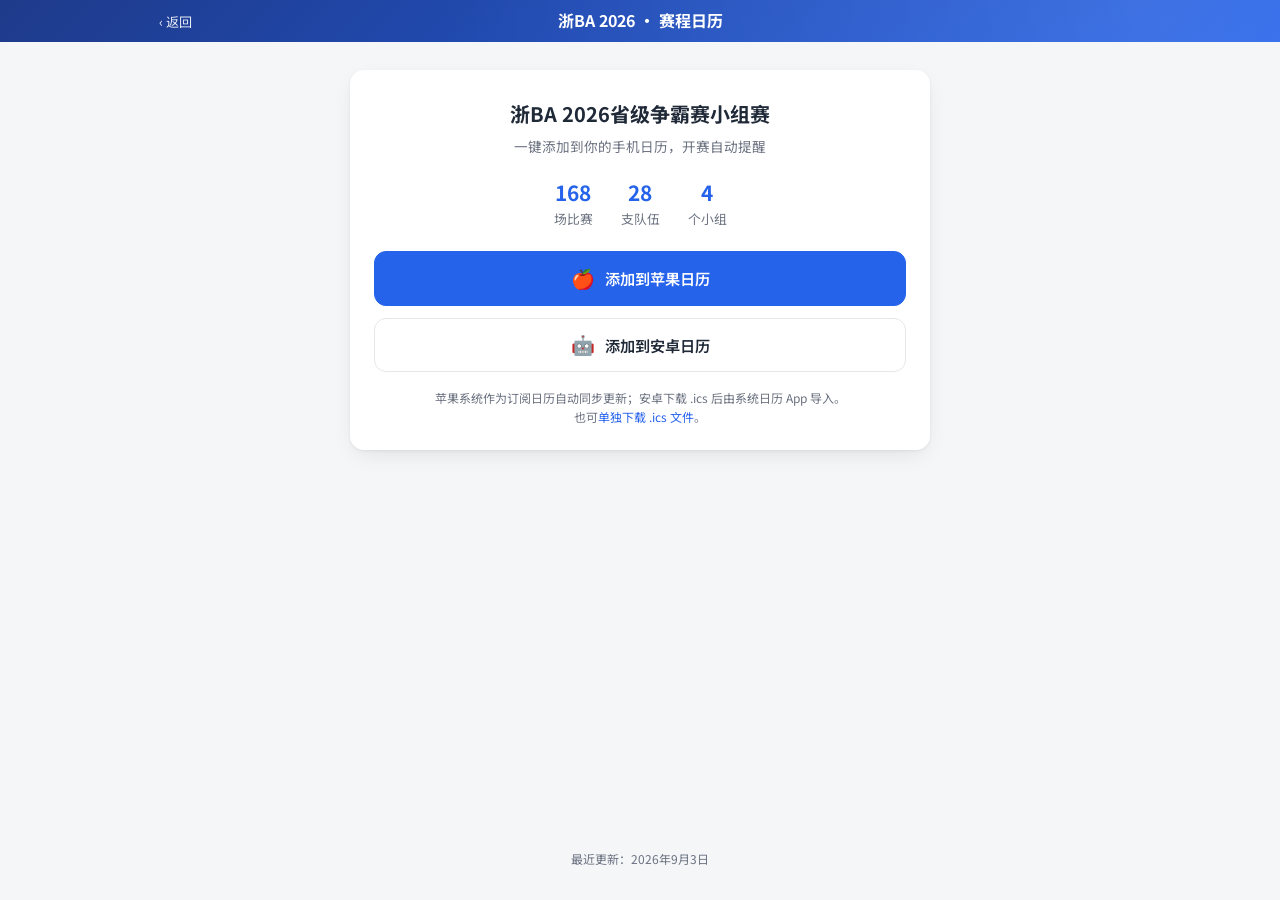
==== calendar.html @ f18a399a "站点重构：data.js 单一数据源 + 多页面 + 深色模式 合并 schedule.json/teams.json 为 data/data.js（file:// 免服务器）；新增 teams/sc" ====
<!DOCTYPE html>
<html lang="zh-CN">
<head>
  <meta charset="UTF-8" />
  <meta name="viewport" content="width=device-width, initial-scale=1.0" />
  <title>浙BA 2026 · 添加赛程到日历</title>
  <link href="https://fonts.googleapis.com/css2?family=Noto+Sans+SC:wght@400;500;700&display=swap" rel="stylesheet" />
  <link rel="stylesheet" href="styles.css" />
</head>
<body class="page-calendar">
  <header>
    <div class="hbar">
      <a class="back" href="index.html" title="返回首页">‹ 返回</a>
      <h1>浙BA 2026 · 赛程日历</h1>
    </div>
  </header>

  <div class="wrap">
    <div class="card">
      <div class="cal-name">浙BA 2026省级争霸赛小组赛</div>
      <div class="cal-desc">一键添加到你的手机日历，开赛自动提醒</div>
      <div class="stat-row">
        <div><b id="stat-matches">168</b>场比赛</div>
        <div><b id="stat-teams">28</b>支队伍</div>
        <div><b id="stat-groups">4</b>个小组</div>
      </div>

      <div class="btn-group">
        <a class="btn primary" id="btn-apple">
          <span class="icon">🍎</span>添加到苹果日历
          <span class="badge" id="badge-apple" style="display:none">推荐</span>
        </a>
        <a class="btn" id="btn-android" href="zba2026.ics" download>
          <span class="icon">🤖</span>添加到安卓日历
          <span class="badge" id="badge-android" style="display:none">推荐</span>
        </a>
      </div>

      <p class="hint">
        苹果系统作为订阅日历自动同步更新；安卓下载 .ics 后由系统日历 App 导入。<br />
        也可<a id="link-download" href="zba2026.ics" download>单独下载 .ics 文件</a>。
      </p>

      <div class="guide" id="android-guide" hidden>
        <div class="guide-title">安卓导入步骤</div>
        <div class="guide-item"><b>小米</b>打开「日历」→ 右下角 ⋯ → 设置 → 导入 .ics，选择下载的文件</div>
        <div class="guide-item"><b>华为</b>打开「日历」→ 右下角 ⋮ → 设置 → 导入日历 → 选择文件</div>
        <div class="guide-item"><b>OPPO</b>打开「日历」→ 右下角 ⋮ → 设置 → 导入 .ics 文件</div>
        <p class="guide-note">提示：.ics 为一次性导入，赛程如有更新需重新导入。</p>
      </div>
    </div>
  </div>

  <p class="footer">最近更新：2026年9月3日</p>

  <div class="toast" id="toast">已开始下载 .ics 文件</div>

  <script src="data/data.js"></script>
  <script>
    (function () {
      // 顶部统计数字改为数据驱动（数据来自 data/data.js；加载失败则保留默认值）
      if (typeof teamsData !== 'undefined' && typeof scheduleData !== 'undefined') {
        document.getElementById('stat-matches').textContent = scheduleData.length;
        document.getElementById('stat-teams').textContent = teamsData.length;
        document.getElementById('stat-groups').textContent =
          new Set(teamsData.map(function (t) { return t['组别']; })).size;
      }

      const here = new URL(window.location.href);
      const dir = here.pathname.replace(/[^/]*$/, ''); // 本文件所在目录
      const icsAbs = here.origin + dir + 'zba2026.ics'; // ics 与本文件同在根目录
      const webcalUrl = icsAbs.replace(/^https?:/, 'webcal:');

      // 苹果：webcal 订阅
      document.getElementById('btn-apple').href = webcalUrl;
      // 安卓：下载 .ics 由系统日历 App 导入（中国网络无法访问 Google 服务）
      document.getElementById('link-download').href = 'zba2026.ics';

      // 按系统自动高亮推荐项
      const ua = navigator.userAgent;
      const isApple = /iPhone|iPad|iPod|Macintosh|Mac OS X/i.test(ua);
      const isAndroid = /Android/i.test(ua);
      if (isApple) document.getElementById('badge-apple').style.display = '';
      else if (isAndroid) {
        document.getElementById('badge-android').style.display = '';
        document.getElementById('btn-apple').classList.remove('primary');
        document.getElementById('btn-android').classList.add('primary');
      }

      const toast = document.getElementById('toast');
      const guide = document.getElementById('android-guide');
      function showToast(msg) {
        toast.textContent = msg;
        toast.classList.add('show');
        setTimeout(() => toast.classList.remove('show'), 2600);
      }
      // 安卓按钮：下载 .ics 并展开导入指引
      document.getElementById('btn-android').addEventListener('click', () => {
        showToast('已开始下载 .ics，请在日历 App 中导入');
        if (guide.hidden) guide.hidden = false;
      });
      document.getElementById('link-download').addEventListener('click', () => {
        showToast('已开始下载 .ics 文件');
        if (guide.hidden) guide.hidden = false;
      });
    })();
  </script>
</body>
</html>
---- styles.css ----
/* ==========================================================================
   浙BA 2026 · 全站样式表
   各页面通过 <body> 上的作用域类区分：
     · index.html    -> <body class="page-index">     首页（今天赛程 + 入口）
     · teams.html    -> <body class="page-teams">      小组积分榜
     · schedule.html -> <body class="page-schedule">   球队 / 小组赛程
     · calendar.html -> <body class="page-calendar">   订阅赛程日历
   结构：1) 共享基础  2) calendar  3) teams  4) schedule  5) index 首页
   赛程行组件 .matches 由 index「今天赛程」与 schedule 共用。
   ========================================================================== */

/* --------------------------------------------------------------------------
   1. 共享基础（设计令牌 / 重置 / 顶栏骨架 / 卡片 / 页脚 / 提示）
   -------------------------------------------------------------------------- */
:root {
  --bg: #f4f6f8;
  --card: #ffffff;
  --text: #1f2937;
  --muted: #6b7280;
  --accent: #2563eb;
  --accent-dark: #1e3a8a;
  --accent-hover: #1e3a8a;
  --on-accent: #ffffff;
  --border: #e5e7eb;
  --radius: 14px;
  --shadow: 0 1px 3px rgba(0,0,0,0.06), 0 8px 24px -6px rgba(0,0,0,0.10);
  /* 派生表面 / 状态色：收敛原硬编码颜色，便于深色模式统一覆盖 */
  --header-grad: linear-gradient(135deg, #1e3a8a 0%, #2563eb 100%);
  --code-bg: rgba(0,0,0,0.05);
  --row-alt: rgba(0,0,0,0.02);
  --row-hover: rgba(37,99,235,0.10);
  --error-bg: #fef2f2;
  --error-text: #b91c1c;
  --error-border: #fecaca;
}

/* 深色模式：跟随系统偏好，仅覆盖颜色令牌，布局与结构完全不变 */
@media (prefers-color-scheme: dark) {
  :root {
    --bg: #0b1220;
    --card: #141d2e;
    --text: #e6e9ef;
    --muted: #94a3b8;
    --accent: #60a5fa;
    --accent-dark: #93c5fd;
    --accent-hover: #3b82f6;
    --on-accent: #0b1220;
    --border: #243044;
    --shadow: 0 1px 3px rgba(0,0,0,0.40), 0 8px 24px -6px rgba(0,0,0,0.55);
    --header-grad: linear-gradient(135deg, #0f172a 0%, #1e3a8a 100%);
    --code-bg: rgba(255,255,255,0.08);
    --row-alt: rgba(255,255,255,0.035);
    --row-hover: rgba(96,165,250,0.18);
    --error-bg: #2c1416;
    --error-text: #fca5a5;
    --error-border: #7f1d1d;
  }
}
* { box-sizing: border-box; margin: 0; padding: 0; }
body {
  font-family: "Noto Sans SC", "PingFang SC", "Microsoft YaHei", sans-serif;
  background: var(--bg);
  color: var(--text);
  line-height: 1.5;
  min-height: 100vh;
  display: flex;
  flex-direction: column;
}
code {
  background: var(--code-bg);
  padding: 1px 5px;
  border-radius: 4px;
  font-size: 0.9em;
}

/* 顶栏共享外观（渐变背景满宽 + 光晕装饰）；内容布局与限宽交给 .hbar */
header {
  background: var(--header-grad);
  color: #fff;
  position: relative;
  overflow: hidden;
  padding: 8px 0;
}
header::before {
  content: "";
  position: absolute;
  top: -50%; left: -50%;
  width: 200%; height: 200%;
  background: radial-gradient(circle at 70% 30%, rgba(255,255,255,0.12) 0%, transparent 40%);
  pointer-events: none;
}
/* 顶栏内容条：单行 flex；大屏（>990px）内容限制在 990px 居中，header 背景仍满宽 */
.hbar {
  position: relative;
  display: flex;
  align-items: center;
  gap: 10px;
  max-width: 990px;
  margin: 0 auto;
  padding: 0 14px;
  min-height: 26px;
}

/* 返回按钮（teams / schedule 顶栏用） */
.back {
  position: relative;
  z-index: 1;
  flex: 0 0 auto;
  color: #fff;
  text-decoration: none;
  font-size: 0.82rem;
  opacity: 0.9;
  white-space: nowrap;
}
.back:hover { opacity: 1; text-decoration: underline; }

/* 容器 / 卡片 / 页脚：共享骨架，尺寸差异见各页作用域 */
.wrap { width: 100%; margin: 0 auto; flex: 1; }
.card { background: var(--card); border-radius: var(--radius); box-shadow: var(--shadow); }
.footer { text-align: center; color: var(--muted); }
.footer a { color: var(--accent); text-decoration: none; }
.footer a:hover { text-decoration: underline; }

/* 加载 / 错误提示（teams / schedule 用） */
.msg { text-align: center; color: var(--muted); }
.msg.error { background: var(--error-bg); color: var(--error-text); }

/* --------------------------------------------------------------------------
   2. calendar.html —— 日历订阅落地页（body.page-calendar）
   -------------------------------------------------------------------------- */
body.page-calendar { line-height: 1.6; }
.page-calendar header h1 {
  position: absolute;
  left: 50%;
  top: 50%;
  transform: translate(-50%, -50%);
  z-index: 1;
  max-width: calc(100% - 40px);
  margin: 0;
  font-size: 1rem;
  font-weight: 700;
  text-align: center;
  white-space: nowrap;
  overflow: hidden;
  text-overflow: ellipsis;
}
.page-calendar .wrap { max-width: 620px; padding: 28px 20px 48px; }
.page-calendar .card { padding: 28px 24px 24px; text-align: center; }
.page-calendar .footer { padding: 16px 0 32px; font-size: 0.75rem; }

.page-calendar .cal-name { font-size: 1.25rem; font-weight: 700; }
.page-calendar .cal-desc { font-size: 0.85rem; color: var(--muted); margin-top: 6px; }
.page-calendar .stat-row {
  display: flex;
  justify-content: center;
  gap: 28px;
  margin: 18px 0 22px;
  font-size: 0.8rem;
  color: var(--muted);
}
.page-calendar .stat-row b { display: block; font-size: 1.3rem; color: var(--accent); font-weight: 700; }
.page-calendar .btn-group { display: grid; gap: 12px; }
.page-calendar .btn {
  display: flex;
  align-items: center;
  justify-content: center;
  gap: 10px;
  padding: 14px 18px;
  border-radius: 12px;
  border: 1px solid var(--border);
  background: var(--card);
  color: var(--text);
  font-size: 0.95rem;
  font-weight: 600;
  font-family: inherit;
  text-decoration: none;
  cursor: pointer;
  transition: all 0.18s ease;
}
.page-calendar .btn .icon { font-size: 1.2rem; line-height: 1; }
.page-calendar .btn .badge {
  font-size: 0.7rem;
  font-weight: 700;
  background: var(--accent);
  color: var(--on-accent);
  padding: 2px 8px;
  border-radius: 999px;
  margin-left: 4px;
}
.page-calendar .btn.primary { background: var(--accent); color: var(--on-accent); border-color: var(--accent); }
.page-calendar .btn.primary .badge { background: var(--on-accent); color: var(--accent); }
.page-calendar .btn.primary:hover { background: var(--accent-hover); border-color: var(--accent-hover); color: var(--on-accent); }
.page-calendar .btn:hover:not(.primary) { border-color: var(--accent); color: var(--accent); transform: translateY(-1px); }
.page-calendar .hint { margin-top: 16px; font-size: 0.75rem; color: var(--muted); line-height: 1.6; }
.page-calendar .hint a { color: var(--accent); text-decoration: none; }
.page-calendar .hint a:hover { text-decoration: underline; }
.page-calendar .toast {
  position: fixed; bottom: 24px; left: 50%;
  transform: translateX(-50%) translateY(20px);
  background: var(--text); color: var(--bg);
  padding: 10px 20px; border-radius: 999px;
  font-size: 0.85rem; opacity: 0; pointer-events: none;
  transition: all 0.3s ease; z-index: 50;
}
.page-calendar .toast.show { opacity: 1; transform: translateX(-50%) translateY(0); }
.page-calendar .guide {
  margin-top: 18px;
  padding: 16px;
  background: var(--bg);
  border-radius: 12px;
  text-align: left;
  font-size: 0.82rem;
  line-height: 1.7;
}
.page-calendar .guide-title { font-weight: 700; margin-bottom: 8px; color: var(--text); }
.page-calendar .guide-item { color: var(--muted); margin-bottom: 4px; }
.page-calendar .guide-item b { color: var(--text); margin-right: 4px; }
.page-calendar .guide-note { margin-top: 10px; color: var(--muted); font-size: 0.75rem; }

/* --------------------------------------------------------------------------
   3. teams.html —— 小组积分榜（body.page-teams）
   -------------------------------------------------------------------------- */
.page-teams header h1 {
  position: absolute;
  left: 50%;
  top: 50%;
  transform: translate(-50%, -50%);
  z-index: 1;
  max-width: calc(100% - 140px);
  margin: 0;
  font-size: 1rem;
  font-weight: 700;
  text-align: center;
  white-space: nowrap;
  overflow: hidden;
  text-overflow: ellipsis;
}
.page-teams .wrap { max-width: 1100px; padding: 16px 12px 32px; }
.page-teams .card { padding: 10px 8px; overflow: hidden; }
.page-teams .footer { padding: 12px 16px 28px; font-size: 0.72rem; }
.page-teams .msg { grid-column: 1 / -1; padding: 30px 10px; font-size: 0.85rem; }
.page-teams .msg.error { border: 1px solid var(--error-border); border-radius: 12px; padding: 18px; line-height: 1.8; }

/* 小组网格：默认（手机竖屏）2 行 2 列 */
.page-teams .groups { display: grid; grid-template-columns: repeat(2, 1fr); gap: 12px; }
.page-teams .group-title {
  font-size: 0.95rem;
  font-weight: 700;
  color: var(--accent-dark);
  text-align: center;
  padding-bottom: 7px;
  margin-bottom: 4px;
  border-bottom: 2px solid var(--border);
}
.page-teams .group-title a { color: inherit; text-decoration: none; }
.page-teams .group-title a:hover { color: var(--accent); text-decoration: underline; }
.page-teams .row { display: flex; align-items: center; gap: 6px; padding: 6px 4px; border-radius: 8px; }
.page-teams .row.head { font-size: 0.66rem; color: var(--muted); font-weight: 500; padding: 2px 4px 6px; }
.page-teams .team.alt { background: var(--row-alt); }
.page-teams a.row { text-decoration: none; color: inherit; }
.page-teams a.row.team { cursor: pointer; transition: background .15s ease; }
.page-teams a.row.team:hover { background: var(--row-hover); }
.page-teams .rank {
  flex: 0 0 20px;
  height: 20px;
  line-height: 20px;
  text-align: center;
  font-weight: 700;
  font-size: 0.82rem;
  color: var(--muted);
}
.page-teams .rank.top { color: var(--on-accent); background: var(--accent); border-radius: 6px; }
.page-teams .row.head .rank { color: var(--muted); background: none; }
.page-teams .logo { flex: 0 0 26px; width: 26px; height: 26px; object-fit: contain; border-radius: 4px; }
.page-teams .name {
  flex: 1 1 auto;
  min-width: 0;
  font-size: 0.9rem;
  font-weight: 500;
  white-space: nowrap;
  overflow: hidden;
  text-overflow: ellipsis;
}
.page-teams .pts {
  flex: 0 0 26px;
  text-align: right;
  font-weight: 700;
  font-size: 0.95rem;
  color: var(--accent);
  font-variant-numeric: tabular-nums;
}
.page-teams .row.head .pts { color: var(--muted); font-weight: 500; font-size: 0.66rem; }

/* 手机横屏及更宽屏幕：4 个小组并列一排 */
@media (min-width: 520px) {
  .page-teams .groups { grid-template-columns: repeat(4, 1fr); gap: 14px; }
  .page-teams .wrap { padding: 22px 18px 44px; }
}

/* --------------------------------------------------------------------------
   4. schedule.html —— 球队赛程（body.page-schedule）
   -------------------------------------------------------------------------- */
.page-schedule .htitle {
  position: absolute;
  left: 50%;
  top: 50%;
  transform: translate(-50%, -50%);
  z-index: 1;
  display: flex;
  align-items: center;
  gap: 6px;
  max-width: calc(100% - 220px);
}
.page-schedule .hlogo {
  flex: 0 0 auto;
  width: 26px; height: 26px;
  object-fit: contain;
  border-radius: 5px;
  background: rgba(255,255,255,0.12);
  padding: 2px;
}
.page-schedule header h1 {
  min-width: 0;
  margin: 0;
  font-size: 1rem;
  font-weight: 700;
  text-align: center;
  white-space: nowrap;
  overflow: hidden;
  text-overflow: ellipsis;
}
.page-schedule .hcount {
  position: relative;
  z-index: 1;
  flex: 0 0 auto;
  margin-left: auto;
  font-size: 0.72rem;
  opacity: 0.85;
  white-space: nowrap;
}
.page-schedule .wrap { max-width: 760px; padding: 16px 12px 32px; }
.page-schedule .card { overflow: hidden; }
.page-schedule .footer { padding: 12px 16px 28px; font-size: 0.72rem; }
.page-schedule .msg { padding: 34px 14px; font-size: 0.88rem; line-height: 1.9; }
.page-schedule .msg a { color: var(--accent); }

/* 赛程行组件（index「今天赛程」与 schedule 共用）：左主队 / 中日期时间+比分或场馆 / 右客队 */
.matches .match {
  display: flex;
  align-items: center;
  gap: 8px;
  padding: 11px 12px;
  border-bottom: 1px solid var(--border);
}
.matches .match:last-child { border-bottom: none; }
.matches .match:nth-child(even) { background: var(--row-alt); }
.matches .side { flex: 1 1 0; min-width: 0; display: flex; align-items: center; gap: 8px; }
.matches .side.home { justify-content: flex-start; }
.matches .side.away { justify-content: flex-end; }
.matches .mlogo { flex: 0 0 24px; width: 24px; height: 24px; object-fit: contain; border-radius: 4px; }
.matches .mname {
  min-width: 0;
  font-size: 0.92rem;
  font-weight: 500;
  white-space: nowrap;
  overflow: hidden;
  text-overflow: ellipsis;
}
.matches .side.away .mname { text-align: right; }
.matches .mname.me { color: var(--accent); font-weight: 700; }
.matches .center { flex: 1.3 1 0; min-width: 0; text-align: center; }
.matches .when { font-size: 0.68rem; color: var(--muted); line-height: 1.35; white-space: nowrap; }
.matches .when .date { margin-right: 5px; }
.matches .score {
  margin-top: 3px;
  font-size: 1.05rem;
  font-weight: 700;
  letter-spacing: 0.5px;
  font-variant-numeric: tabular-nums;
}
.matches .venue { margin-top: 3px; font-size: 0.68rem; color: var(--muted); line-height: 1.3; }

@media (max-width: 380px) {
  .matches .match { gap: 5px; padding: 9px 8px; }
  .matches .side { gap: 5px; }
  .matches .mlogo { flex-basis: 20px; width: 20px; height: 20px; }
  .matches .mname { font-size: 0.82rem; }
  .matches .score { font-size: 0.95rem; }
  .matches .venue, .matches .when { font-size: 0.62rem; }
  .page-schedule .hcount { display: none; }
}

/* --------------------------------------------------------------------------
   5. index.html —— 首页（body.page-index）：今天赛程 + 积分榜 / 日历入口
   -------------------------------------------------------------------------- */
.page-index header h1 {
  position: absolute;
  left: 50%; top: 50%;
  transform: translate(-50%, -50%);
  z-index: 1;
  max-width: calc(100% - 40px);
  margin: 0;
  font-size: 1rem;
  font-weight: 700;
  text-align: center;
  white-space: nowrap;
  overflow: hidden;
  text-overflow: ellipsis;
}
.page-index .wrap { max-width: 680px; padding: 16px 12px 32px; }
.page-index .footer { padding: 12px 16px 28px; font-size: 0.72rem; }

/* 区块标题 */
.page-index .sec-title {
  display: flex;
  align-items: baseline;
  justify-content: space-between;
  gap: 8px;
  padding: 12px 14px 10px;
  font-size: 0.95rem;
  font-weight: 700;
  color: var(--accent-dark);
  border-bottom: 2px solid var(--border);
}
.page-index .sec-title .date { font-size: 0.75rem; font-weight: 500; color: var(--muted); white-space: nowrap; }

/* 当日赛程卡片（今天 / 明天共用） */
.page-index .day-card { overflow: hidden; margin-bottom: 14px; }
.page-index .day-card .msg { padding: 30px 14px; font-size: 0.85rem; line-height: 1.9; }
.page-index .day-card .msg a { color: var(--accent); }

/* 入口卡片：小组积分榜 / 订阅赛程日历 */
.page-index .nav { display: grid; grid-template-columns: 1fr 1fr; gap: 12px; }
.page-index .nav-card {
  display: flex;
  flex-direction: column;
  padding: 18px 16px;
  text-decoration: none;
  color: inherit;
  transition: transform .15s ease, box-shadow .15s ease;
}
.page-index .nav-card:hover { transform: translateY(-2px); box-shadow: 0 6px 18px -4px rgba(37,99,235,0.28); }
.page-index .nav-card .ico { font-size: 1.7rem; line-height: 1; }
.page-index .nav-card .t { margin-top: 10px; font-size: 1rem; font-weight: 700; }
.page-index .nav-card .d { margin-top: 3px; font-size: 0.78rem; color: var(--muted); line-height: 1.5; }
.page-index .nav-card .go { margin-top: 10px; font-size: 0.8rem; font-weight: 600; color: var(--accent); }

@media (max-width: 380px) {
  .page-index .nav { grid-template-columns: 1fr; }
}
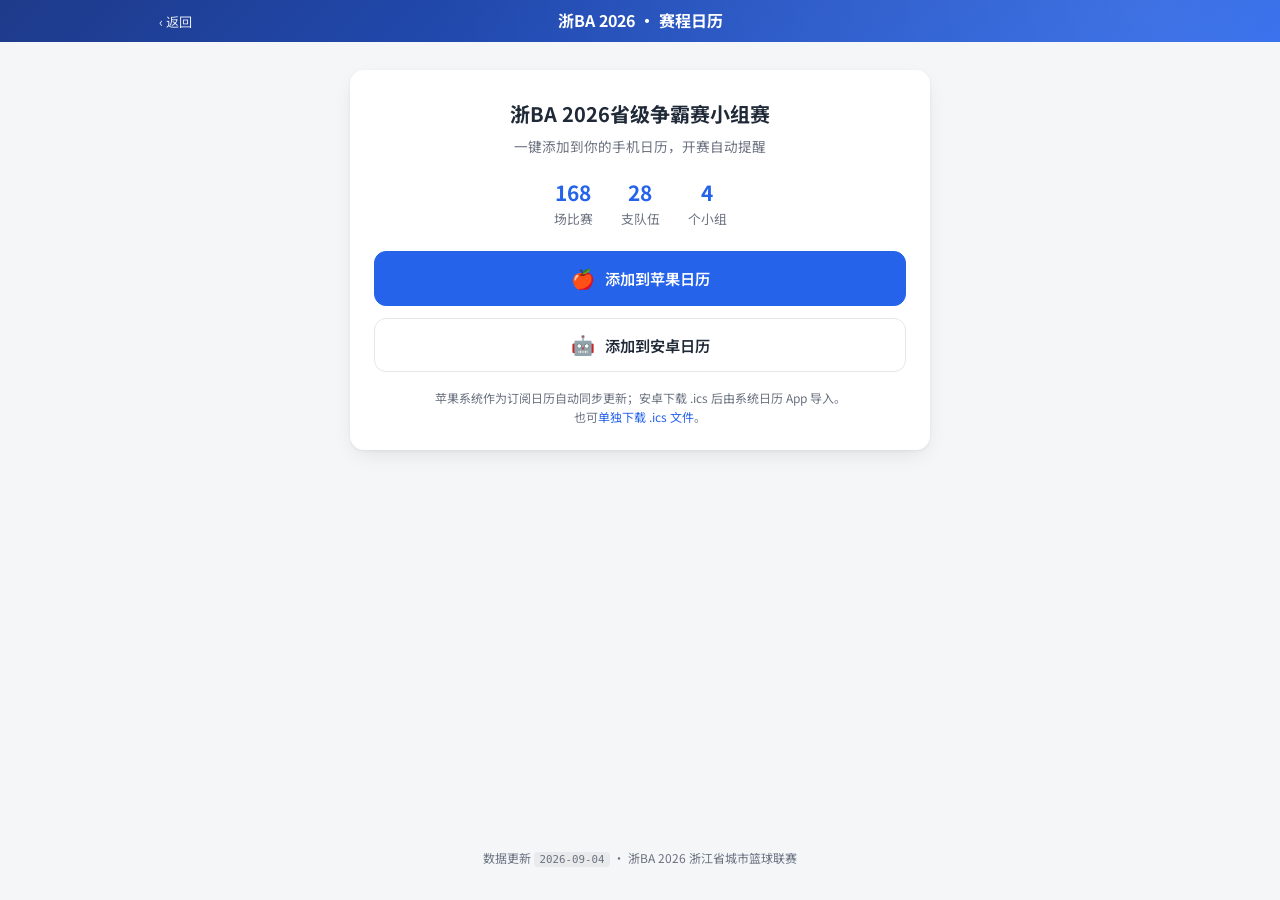
==== commit 0125288b: "统一页脚数据更新日期、ics 备注加积分榜链接、深色顶栏渐变微调 四页页脚统一为「数据更新 2026-09-04 · 浙BA 2026 浙江省城市篮球联赛」（修正年份笔误 2016→2026）；zba" ====
--- a/calendar.html
+++ b/calendar.html
@@ -51,7 +51,7 @@
     </div>
   </div>
 
-  <p class="footer">最近更新：2026年9月3日</p>
+  <p class="footer">数据更新 <code>2026-09-04</code> · 浙BA 2026 浙江省城市篮球联赛</p>
 
   <div class="toast" id="toast">已开始下载 .ics 文件</div>
 
--- a/styles.css
+++ b/styles.css
@@ -47,7 +47,7 @@
     --on-accent: #0b1220;
     --border: #243044;
     --shadow: 0 1px 3px rgba(0,0,0,0.40), 0 8px 24px -6px rgba(0,0,0,0.55);
-    --header-grad: linear-gradient(135deg, #0f172a 0%, #1e3a8a 100%);
+    --header-grad: linear-gradient(135deg, #1e3a8a 0%, #0f172a 100%);
     --code-bg: rgba(255,255,255,0.08);
     --row-alt: rgba(255,255,255,0.035);
     --row-hover: rgba(96,165,250,0.18);
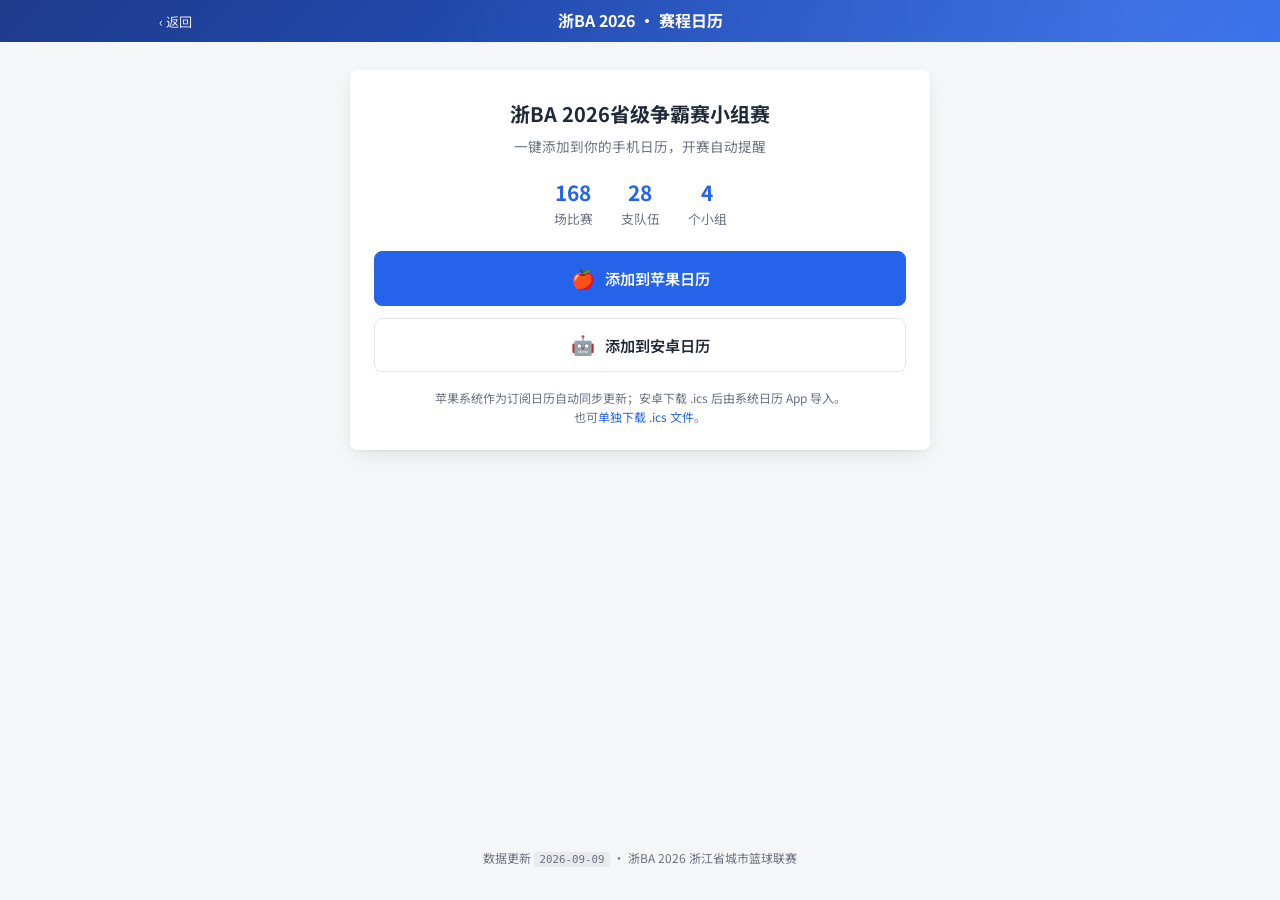
==== commit 014b1949: "更新场序 91 比分并同步 ICS，场序 6 主客场对调 场序 91 C 组衢州 73:61 宁海，ics g091 SUMMARY 同步 [73:61]（统一冒号分隔符）；场序 6 改为衢州主场，i" ====
--- a/calendar.html
+++ b/calendar.html
@@ -51,7 +51,7 @@
     </div>
   </div>
 
-  <p class="footer">数据更新 <code>2026-09-04</code> · 浙BA 2026 浙江省城市篮球联赛</p>
+  <p class="footer">数据更新 <code>2026-09-09</code> · 浙BA 2026 浙江省城市篮球联赛</p>
 
   <div class="toast" id="toast">已开始下载 .ics 文件</div>
 
--- a/styles.css
+++ b/styles.css
@@ -22,13 +22,21 @@
   --accent-hover: #1e3a8a;
   --on-accent: #ffffff;
   --border: #e5e7eb;
-  --radius: 14px;
+  /* 圆角令牌：集中可配置，改此处即全站生效（--radius 为卡片主圆角） */
+  --radius: 7px;
+  --radius-xs: 2px;
+  --radius-sm: 3px;
+  --radius-md: 50%;
+  --radius-lg: 3px;
+  --radius-xl: 8px;
+  --radius-pill: 999px;
   --shadow: 0 1px 3px rgba(0,0,0,0.06), 0 8px 24px -6px rgba(0,0,0,0.10);
   /* 派生表面 / 状态色：收敛原硬编码颜色，便于深色模式统一覆盖 */
   --header-grad: linear-gradient(135deg, #1e3a8a 0%, #2563eb 100%);
   --code-bg: rgba(0,0,0,0.05);
   --row-alt: rgba(0,0,0,0.02);
   --row-hover: rgba(37,99,235,0.10);
+  --qualify-bg: rgba(37,99,235,0.08);
   --error-bg: #fef2f2;
   --error-text: #b91c1c;
   --error-border: #fecaca;
@@ -51,6 +59,7 @@
     --code-bg: rgba(255,255,255,0.08);
     --row-alt: rgba(255,255,255,0.035);
     --row-hover: rgba(96,165,250,0.18);
+    --qualify-bg: rgba(96,165,250,0.14);
     --error-bg: #2c1416;
     --error-text: #fca5a5;
     --error-border: #7f1d1d;
@@ -69,7 +78,7 @@
 code {
   background: var(--code-bg);
   padding: 1px 5px;
-  border-radius: 4px;
+  border-radius: var(--radius-xs);
   font-size: 0.9em;
 }
 
@@ -166,7 +175,7 @@
   justify-content: center;
   gap: 10px;
   padding: 14px 18px;
-  border-radius: 12px;
+  border-radius: var(--radius-xl);
   border: 1px solid var(--border);
   background: var(--card);
   color: var(--text);
@@ -184,7 +193,7 @@
   background: var(--accent);
   color: var(--on-accent);
   padding: 2px 8px;
-  border-radius: 999px;
+  border-radius: var(--radius-pill);
   margin-left: 4px;
 }
 .page-calendar .btn.primary { background: var(--accent); color: var(--on-accent); border-color: var(--accent); }
@@ -198,7 +207,7 @@
   position: fixed; bottom: 24px; left: 50%;
   transform: translateX(-50%) translateY(20px);
   background: var(--text); color: var(--bg);
-  padding: 10px 20px; border-radius: 999px;
+  padding: 10px 20px; border-radius: var(--radius-pill);
   font-size: 0.85rem; opacity: 0; pointer-events: none;
   transition: all 0.3s ease; z-index: 50;
 }
@@ -207,7 +216,7 @@
   margin-top: 18px;
   padding: 16px;
   background: var(--bg);
-  border-radius: 12px;
+  border-radius: var(--radius-xl);
   text-align: left;
   font-size: 0.82rem;
   line-height: 1.7;
@@ -239,7 +248,7 @@
 .page-teams .card { padding: 10px 8px; overflow: hidden; }
 .page-teams .footer { padding: 12px 16px 28px; font-size: 0.72rem; }
 .page-teams .msg { grid-column: 1 / -1; padding: 30px 10px; font-size: 0.85rem; }
-.page-teams .msg.error { border: 1px solid var(--error-border); border-radius: 12px; padding: 18px; line-height: 1.8; }
+.page-teams .msg.error { border: 1px solid var(--error-border); border-radius: var(--radius-xl); padding: 18px; line-height: 1.8; }
 
 /* 小组网格：默认（手机竖屏）2 行 2 列 */
 .page-teams .groups { display: grid; grid-template-columns: repeat(2, 1fr); gap: 12px; }
@@ -254,11 +263,12 @@
 }
 .page-teams .group-title a { color: inherit; text-decoration: none; }
 .page-teams .group-title a:hover { color: var(--accent); text-decoration: underline; }
-.page-teams .row { display: flex; align-items: center; gap: 6px; padding: 6px 4px; border-radius: 8px; }
+.page-teams .row { display: flex; align-items: center; gap: 6px; padding: 6px 4px; border-radius: var(--radius-lg); }
 .page-teams .row.head { font-size: 0.66rem; color: var(--muted); font-weight: 500; padding: 2px 4px 6px; }
 .page-teams .team.alt { background: var(--row-alt); }
+.page-teams .team.qualify { background: var(--qualify-bg); }
 .page-teams a.row { text-decoration: none; color: inherit; }
-.page-teams a.row.team { cursor: pointer; transition: background .15s ease; }
+.page-teams a.row.team { cursor: pointer; transition: background .15s ease; margin: 1px 0; }
 .page-teams a.row.team:hover { background: var(--row-hover); }
 .page-teams .rank {
   flex: 0 0 20px;
@@ -269,9 +279,9 @@
   font-size: 0.82rem;
   color: var(--muted);
 }
-.page-teams .rank.top { color: var(--on-accent); background: var(--accent); border-radius: 6px; }
+.page-teams .rank.top { color: var(--on-accent); background: var(--accent); border-radius: var(--radius-md); }
 .page-teams .row.head .rank { color: var(--muted); background: none; }
-.page-teams .logo { flex: 0 0 26px; width: 26px; height: 26px; object-fit: contain; border-radius: 4px; }
+.page-teams .logo { flex: 0 0 26px; width: 26px; height: 26px; object-fit: contain; border-radius: var(--radius-xs); }
 .page-teams .name {
   flex: 1 1 auto;
   min-width: 0;
@@ -315,7 +325,7 @@
   flex: 0 0 auto;
   width: 26px; height: 26px;
   object-fit: contain;
-  border-radius: 5px;
+  border-radius: var(--radius-sm);
   background: rgba(255,255,255,0.12);
   padding: 2px;
 }
@@ -357,7 +367,7 @@
 .matches .side { flex: 1 1 0; min-width: 0; display: flex; align-items: center; gap: 8px; }
 .matches .side.home { justify-content: flex-start; }
 .matches .side.away { justify-content: flex-end; }
-.matches .mlogo { flex: 0 0 24px; width: 24px; height: 24px; object-fit: contain; border-radius: 4px; }
+.matches .mlogo { flex: 0 0 24px; width: 24px; height: 24px; object-fit: contain; border-radius: var(--radius-xs); }
 .matches .mname {
   min-width: 0;
   font-size: 0.92rem;
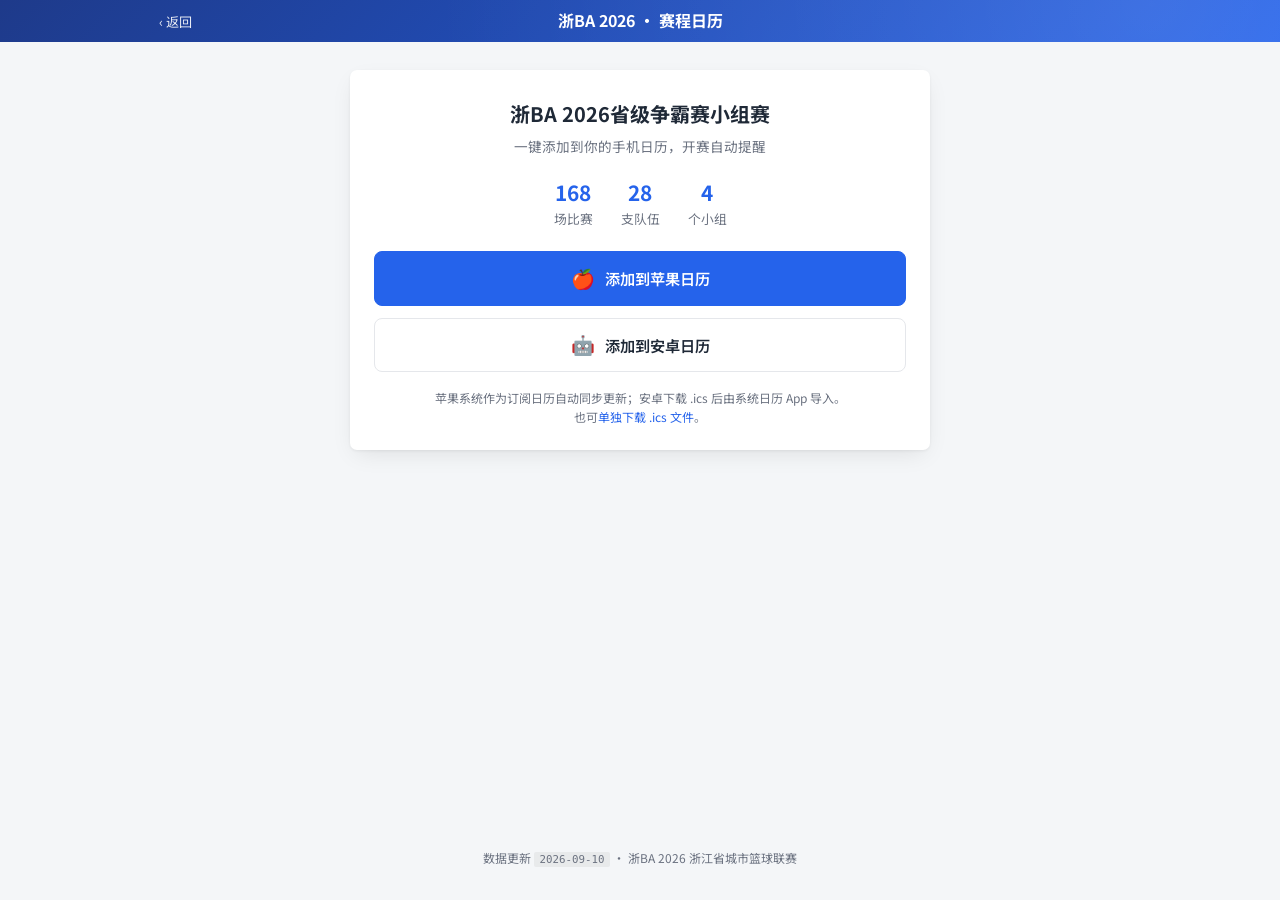
==== commit 66bfda29: "更新场序 7 比分并同步 ICS 场序 7 A 组江山 81:67 余姚，ics g007 SUMMARY 同步 [81:67]；四页页脚数据更新日期更新为 2026-09-10" ====
--- a/calendar.html
+++ b/calendar.html
@@ -51,7 +51,7 @@
     </div>
   </div>
 
-  <p class="footer">数据更新 <code>2026-09-09</code> · 浙BA 2026 浙江省城市篮球联赛</p>
+  <p class="footer">数据更新 <code>2026-09-10</code> · 浙BA 2026 浙江省城市篮球联赛</p>
 
   <div class="toast" id="toast">已开始下载 .ics 文件</div>
 
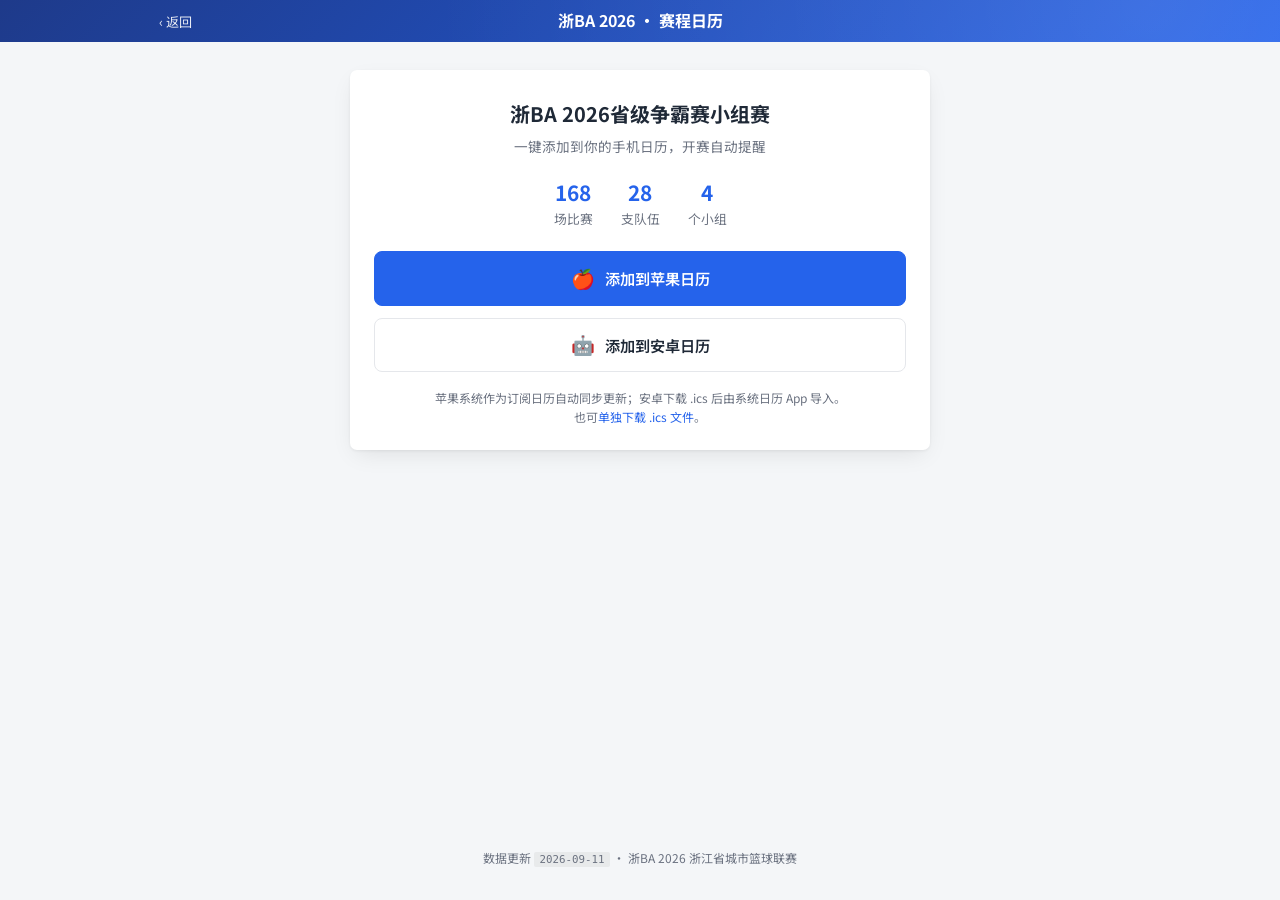
==== commit c6c0bcee: "场序 8 温州 106:91 诸暨，页脚日期与积分榜样式更新 视觉：styles.css 积分榜页作用域样式收尾（名称区贴合内容、排名纯数字、统计区右对齐）；新增 .gitignore 排除 newT" ====
--- a/calendar.html
+++ b/calendar.html
@@ -51,7 +51,7 @@
     </div>
   </div>
 
-  <p class="footer">数据更新 <code>2026-09-10</code> · 浙BA 2026 浙江省城市篮球联赛</p>
+  <p class="footer">数据更新 <code>2026-09-11</code> · 浙BA 2026 浙江省城市篮球联赛</p>
 
   <div class="toast" id="toast">已开始下载 .ics 文件</div>
 
--- a/styles.css
+++ b/styles.css
@@ -458,3 +458,282 @@
 @media (max-width: 380px) {
   .page-index .nav { grid-template-columns: 1fr; }
 }
+
+/* --------------------------------------------------------------------------
+   6. newTeams.html —— 直播风格积分榜（body.page-newteams）
+   直播海报风：左上蓝→右下红渐变 + 模糊球体底纹 + 顶部授权标/联赛标题/
+   积分榜标牌 + 白色胶囊战报栏 + 双栏小组积分榜（GROUP C 蓝 / GROUP D 红）
+   + 新闻滚动条。固定设计不随深色模式切换，颜色以本作用域变量收敛。
+   -------------------------------------------------------------------------- */
+body.page-newteams {
+  --zb-ink: #0a1c3a;
+  --zb-blue: #1e5fd0;
+  --zb-red: #d43a2f;
+  --zb-red-deep: #a12722;
+  --zb-orange: #ff7a1a;
+  --zb-orange-light: #ffa14d;
+  --zb-gold: #ffd54f;
+  /* 本页固定海报设计的圆角令牌（不受全站 --radius 影响） */
+  --zb-radius: 10px;
+  --zb-radius-panel: 14px;
+  background:
+    repeating-linear-gradient(45deg, rgba(255,255,255,0.04) 0 2px, transparent 2px 30px),
+    repeating-linear-gradient(-45deg, rgba(255,255,255,0.04) 0 2px, transparent 2px 30px),
+    linear-gradient(135deg, #1e90ff 0%, #4a90e2 30%, #c0502e 70%, #ff4500 100%);
+  color: #fff;
+}
+/* 模糊球体底纹（左右下角装饰光斑） */
+body.page-newteams::before,
+body.page-newteams::after {
+  content: "";
+  position: fixed;
+  border-radius: 50%;
+  filter: blur(70px);
+  pointer-events: none;
+}
+body.page-newteams::before { width: 420px; height: 420px; top: -120px; left: -100px; background: rgba(255,255,255,0.22); }
+body.page-newteams::after { width: 460px; height: 460px; bottom: -140px; right: -120px; background: rgba(255,122,26,0.3); }
+.page-newteams .zb-wrap { position: relative; z-index: 1; flex: 1; width: 100%; max-width: 1060px; margin: 0 auto; padding: 18px 14px 26px; }
+
+/* 顶部：授权标识 + 联赛标题 + 积分榜标牌 */
+.page-newteams .zb-topline { display: flex; align-items: center; gap: 14px; }
+.page-newteams .zb-auth {
+  flex: 0 0 auto;
+  font-size: 0.95rem;
+  font-weight: 900;
+  letter-spacing: 2px;
+  background: linear-gradient(180deg, #fff3c4 0%, var(--zb-gold) 45%, #ef9b00 100%);
+  -webkit-background-clip: text;
+  background-clip: text;
+  -webkit-text-fill-color: transparent;
+  filter: drop-shadow(0 1px 0 rgba(122,77,0,0.9)) drop-shadow(0 2px 3px rgba(0,0,0,0.5));
+}
+.page-newteams .zb-league {
+  flex: 1 1 auto;
+  min-width: 0;
+  margin: 0;
+  text-align: center;
+  font-size: clamp(1.05rem, 3vw, 1.85rem);
+  font-weight: 900;
+  letter-spacing: 1.5px;
+  color: #fff;
+  white-space: nowrap;
+  overflow: hidden;
+  text-overflow: ellipsis;
+  text-shadow: 0 2px 6px rgba(0,0,0,0.35);
+}
+.page-newteams .zb-plate {
+  flex: 0 0 auto;
+  padding: 8px 18px;
+  font-size: 1.05rem;
+  font-weight: 900;
+  letter-spacing: 2px;
+  color: #fff;
+  background: linear-gradient(180deg, #2563eb 0%, #1d4ed8 100%);
+  border: 1px solid rgba(255,255,255,0.25);
+  border-radius: var(--zb-radius);
+  box-shadow: 0 2px 8px rgba(0,0,0,0.3);
+  transform: translateY(4px); /* 原图标牌略低于标题 */
+}
+
+/* 最新战报比分栏：白底灰边胶囊，比分紧贴队名两侧 */
+.page-newteams .zb-score { margin-top: 16px; text-align: center; }
+.page-newteams .zb-score-row {
+  display: inline-flex;
+  align-items: center;
+  gap: 18px;
+  max-width: 100%;
+  padding: 10px 28px;
+  border-radius: var(--radius-pill);
+  background: #ffffff;
+  border: 1px solid #c3ccd6;
+  box-shadow: 0 4px 16px rgba(0,0,0,0.28);
+}
+.page-newteams .zb-s-side { flex: 0 1 auto; display: flex; align-items: center; gap: 10px; min-width: 0; }
+.page-newteams .zb-s-name { font-size: 1.05rem; font-weight: 700; color: #1f2937; white-space: nowrap; }
+.page-newteams .zb-s-side img {
+  width: 34px; height: 34px;
+  object-fit: contain;
+  border-radius: 50%;
+  background: #eef1f5;
+  padding: 2px;
+}
+.page-newteams .zb-s-num { font-size: 2rem; font-weight: 900; color: #111827; font-variant-numeric: tabular-nums; }
+.page-newteams .zb-s-tag {
+  font-style: normal;
+  font-size: 0.7rem;
+  font-weight: 700;
+  letter-spacing: 1px;
+  padding: 3px 10px;
+  border-radius: var(--radius-pill);
+  background: #eef1f5;
+  color: #6b7280;
+}
+.page-newteams .zb-s-venue { margin-top: 8px; font-size: 0.75rem; color: rgba(255,255,255,0.85); }
+
+/* 双栏小组面板：GROUP C 蓝 / GROUP D 红 */
+.page-newteams .zb-groups { display: grid; grid-template-columns: 1fr 1fr; gap: 16px; margin-top: 16px; }
+.page-newteams .msg { grid-column: 1 / -1; padding: 30px 10px; font-size: 0.85rem; color: rgba(255,255,255,0.75); }
+.page-newteams .msg.error {
+  background: rgba(0,0,0,0.25);
+  border: 1px solid rgba(255,255,255,0.25);
+  border-radius: var(--zb-radius);
+  line-height: 1.8;
+  color: #fff;
+}
+.page-newteams .zb-group { border-radius: var(--zb-radius-panel); padding: 14px 12px; color: #fff; box-shadow: 0 6px 18px rgba(0,0,0,0.3); }
+.page-newteams .zb-group.is-c { background: linear-gradient(165deg, #1d55b0 0%, #2e7de0 100%); }
+.page-newteams .zb-group.is-d { background: linear-gradient(165deg, #c03a2b 0%, #e0572f 100%); }
+.page-newteams .zb-g-title {
+  margin: 0 0 8px;
+  text-align: center;
+  font-size: 1.15rem;
+  font-weight: 900;
+  letter-spacing: 2px;
+  text-shadow: 0 1px 3px rgba(0,0,0,0.3);
+}
+
+/* 行：左侧名称区（前 4 名橙底 / 5-7 名蓝底，右端圆形端帽）+ 右侧白底统计区（竖线分隔） */
+.page-newteams .zb-row {
+  display: flex;
+  align-items: stretch;
+  margin: 5px 0;
+  border-radius: var(--zb-radius);
+  overflow: hidden;
+  text-decoration: none;
+  color: #fff;
+  background: #ffffff; /* 行底为白：名称区右侧圆形边界外露处 */
+}
+.page-newteams a.zb-row { transition: filter .15s ease; }
+.page-newteams a.zb-row:hover { filter: brightness(1.12); }
+.page-newteams .zb-left {
+  flex: 0 1 auto; /* 宽度贴合内容，不占满整行 */
+  min-width: 0;
+  display: flex;
+  align-items: center;
+  gap: 9px;
+  margin-right: 10px;
+  padding: 7px 20px 7px 10px;
+  border-radius: 0 var(--radius-pill) var(--radius-pill) 0; /* 右端半圆端帽 */
+  background: linear-gradient(90deg, #2f74d8 0%, #4a90e2 100%);
+}
+.page-newteams .zb-row.is-played .zb-left { background: linear-gradient(90deg, #f45a1d 0%, #ff7a1a 100%); }
+/* 右侧白底统计区：三列黑字，竖线分隔，右对齐行尾（与表头标签对齐） */
+.page-newteams .zb-stats {
+  flex: 0 0 auto;
+  display: flex;
+  align-items: stretch;
+  margin-left: auto;
+  background: #ffffff;
+}
+.page-newteams .zb-cell {
+  display: flex;
+  align-items: center;
+  justify-content: center;
+  padding: 0 10px;
+  border-left: 1px solid #dbe1e8;
+  color: #111827;
+  font-weight: 700;
+  font-size: 0.92rem;
+  font-variant-numeric: tabular-nums;
+}
+.page-newteams .zb-cell:first-child { border-left: none; }
+.page-newteams .zb-cell.wl { flex: 0 0 58px; }
+.page-newteams .zb-cell.net { flex: 0 0 60px; }
+.page-newteams .zb-cell.pts { flex: 0 0 52px; }
+
+/* 表头行：左侧留白与数据行对齐，标签列宽一致，下方浅色分隔线 */
+.page-newteams .zb-row.zb-head {
+  background: none;
+  margin: 0 0 4px;
+  border-radius: 0;
+  overflow: visible;
+  border-bottom: 1px solid rgba(255,255,255,0.28);
+}
+.page-newteams .zb-row.zb-head .zb-left { flex: 1 1 auto; padding: 2px 10px; margin-right: 0; background: none; border-radius: 0; }
+.page-newteams .zb-row.zb-head .zb-stats { background: none; }
+.page-newteams .zb-row.zb-head .zb-cell {
+  color: rgba(255,255,255,0.85);
+  border-left-color: transparent;
+  font-weight: 500;
+  font-size: 0.66rem;
+}
+/* 排名：纯数字（无背景、无边框）；积分：橙色圆形徽章 */
+.page-newteams .zb-rank {
+  flex: 0 0 auto;
+  min-width: 16px;
+  text-align: center;
+  font-weight: 900;
+  font-size: 0.9rem;
+  color: #fff;
+  font-variant-numeric: tabular-nums;
+}
+.page-newteams .zb-pts {
+  width: 26px; height: 26px;
+  display: flex; align-items: center; justify-content: center;
+  border-radius: 50%;
+  background: linear-gradient(180deg, var(--zb-orange-light) 0%, var(--zb-orange) 100%);
+  color: #fff;
+  font-weight: 900;
+  font-size: 0.85rem;
+  font-variant-numeric: tabular-nums;
+  box-shadow: 0 0 0 2px rgba(255,255,255,0.28), 0 1px 3px rgba(0,0,0,0.3);
+}
+.page-newteams .zb-logo { width: 28px; height: 28px; object-fit: contain; border-radius: 50%; background: rgba(255,255,255,0.16); }
+.page-newteams .zb-name {
+  min-width: 0;
+  font-size: 0.95rem;
+  font-weight: 700;
+  white-space: nowrap;
+  overflow: hidden;
+  text-overflow: ellipsis;
+}
+
+/* 新闻滚动条（红底白字，双份内容无缝循环） */
+.page-newteams .zb-news {
+  display: flex;
+  align-items: stretch;
+  margin-top: 16px;
+  border-radius: var(--zb-radius);
+  overflow: hidden;
+  background: linear-gradient(90deg, var(--zb-red-deep), var(--zb-red));
+  color: #fff;
+  box-shadow: 0 4px 12px rgba(0,0,0,0.28);
+}
+.page-newteams .zb-news-tag {
+  flex: 0 0 auto;
+  display: flex;
+  align-items: center;
+  padding: 9px 14px;
+  font-size: 0.8rem;
+  font-weight: 900;
+  letter-spacing: 1px;
+  white-space: nowrap;
+  background: rgba(0,0,0,0.28);
+}
+.page-newteams .zb-news-view { flex: 1 1 auto; overflow: hidden; display: flex; align-items: center; }
+.page-newteams .zb-news-track { display: inline-flex; white-space: nowrap; animation: zb-news-run 30s linear infinite; font-size: 0.82rem; }
+.page-newteams .zb-news-seg { padding-right: 48px; }
+@keyframes zb-news-run { from { transform: translateX(0); } to { transform: translateX(-50%); } }
+@media (prefers-reduced-motion: reduce) { .page-newteams .zb-news-track { animation: none; } }
+
+.page-newteams .footer { padding: 14px 16px 30px; font-size: 0.72rem; color: rgba(255,255,255,0.6); }
+
+@media (max-width: 700px) {
+  .page-newteams .zb-groups { grid-template-columns: 1fr; }
+}
+@media (max-width: 560px) {
+  .page-newteams .zb-topline { flex-wrap: wrap; justify-content: center; gap: 10px; }
+  .page-newteams .zb-league { order: 3; flex-basis: 100%; font-size: 1.05rem; }
+  .page-newteams .zb-plate { transform: none; }
+  .page-newteams .zb-score-row { gap: 8px; padding: 8px 16px; }
+  .page-newteams .zb-s-name { font-size: 0.9rem; }
+  .page-newteams .zb-s-num { font-size: 1.5rem; }
+  .page-newteams .zb-s-side { gap: 6px; }
+  .page-newteams .zb-s-side img { width: 26px; height: 26px; }
+  .page-newteams .zb-left { gap: 6px; margin-right: 6px; padding: 6px 16px 6px 8px; }
+  .page-newteams .zb-cell { padding: 0 6px; }
+  .page-newteams .zb-cell.wl { flex-basis: 46px; }
+  .page-newteams .zb-cell.net { flex-basis: 48px; }
+  .page-newteams .zb-cell.pts { flex-basis: 42px; }
+}
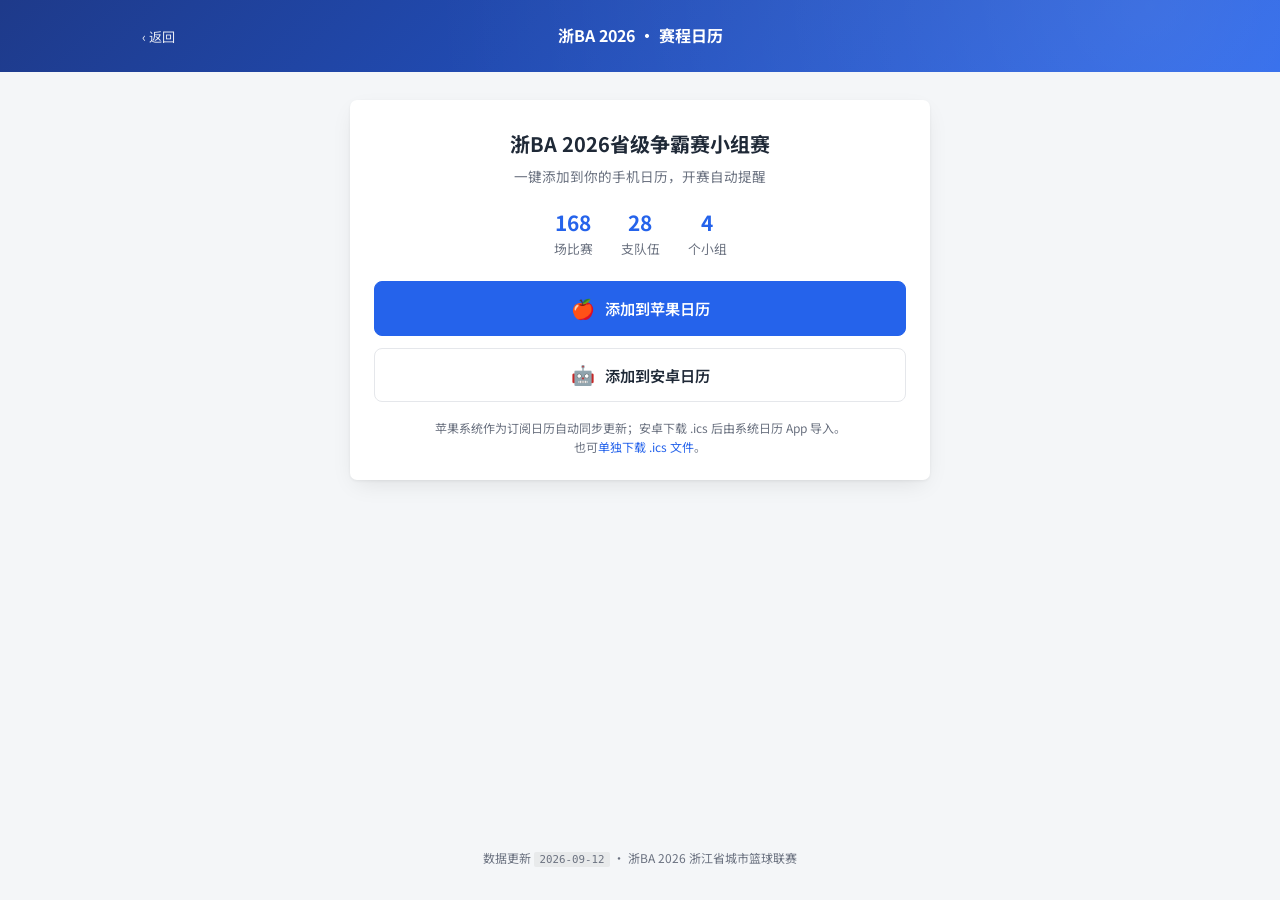
==== commit 65ef36bf: "积分榜新增胜负净胜分列，三场比分与 ICS 同步 - 视觉：teams.html 新增胜负/净胜分列；styles.css 追加总决赛对阵页样式；.gitignore 排除 finals 页面文件 -" ====
--- a/calendar.html
+++ b/calendar.html
@@ -51,7 +51,7 @@
     </div>
   </div>
 
-  <p class="footer">数据更新 <code>2026-09-11</code> · 浙BA 2026 浙江省城市篮球联赛</p>
+  <p class="footer">数据更新 <code>2026-09-12</code> · 浙BA 2026 浙江省城市篮球联赛</p>
 
   <div class="toast" id="toast">已开始下载 .ics 文件</div>
 
--- a/styles.css
+++ b/styles.css
@@ -24,6 +24,7 @@
   --border: #e5e7eb;
   /* 圆角令牌：集中可配置，改此处即全站生效（--radius 为卡片主圆角） */
   --radius: 7px;
+  --radius-logo: 50%;
   --radius-xs: 2px;
   --radius-sm: 3px;
   --radius-md: 50%;
@@ -59,7 +60,7 @@
     --code-bg: rgba(255,255,255,0.08);
     --row-alt: rgba(255,255,255,0.035);
     --row-hover: rgba(96,165,250,0.18);
-    --qualify-bg: rgba(96,165,250,0.14);
+    --qualify-bg: rgba(96,165,250,0.1);
     --error-bg: #2c1416;
     --error-text: #fca5a5;
     --error-border: #7f1d1d;
@@ -104,10 +105,16 @@
   display: flex;
   align-items: center;
   gap: 10px;
-  max-width: 990px;
+  max-width: 1024px;
   margin: 0 auto;
   padding: 0 14px;
   min-height: 26px;
+}
+
+@media (orientation: landscape) and (min-height: 540px) {
+  .hbar {
+    min-height: 56px;
+  }
 }
 
 /* 返回按钮（teams / schedule 顶栏用） */
@@ -244,7 +251,7 @@
   overflow: hidden;
   text-overflow: ellipsis;
 }
-.page-teams .wrap { max-width: 1100px; padding: 16px 12px 32px; }
+.page-teams .wrap { max-width: 1024px; padding: 16px 12px 32px; }
 .page-teams .card { padding: 10px 8px; overflow: hidden; }
 .page-teams .footer { padding: 12px 16px 28px; font-size: 0.72rem; }
 .page-teams .msg { grid-column: 1 / -1; padding: 30px 10px; font-size: 0.85rem; }
@@ -275,36 +282,58 @@
   height: 20px;
   line-height: 20px;
   text-align: center;
-  font-weight: 700;
-  font-size: 0.82rem;
+  font-size: 0.7rem;
   color: var(--muted);
 }
 .page-teams .rank.top { color: var(--on-accent); background: var(--accent); border-radius: var(--radius-md); }
 .page-teams .row.head .rank { color: var(--muted); background: none; }
-.page-teams .logo { flex: 0 0 26px; width: 26px; height: 26px; object-fit: contain; border-radius: var(--radius-xs); }
+.page-teams .logo { flex: 0 0 26px; width: 26px; height: 26px; object-fit: contain; border-radius: var(--radius-logo); }
 .page-teams .name {
   flex: 1 1 auto;
   min-width: 0;
-  font-size: 0.9rem;
+  font-size: 0.8rem;
   font-weight: 500;
   white-space: nowrap;
   overflow: hidden;
   text-overflow: ellipsis;
 }
+.page-teams .diff {
+  flex: 0 0 34px;
+  text-align: center;
+  font-size: 0.7rem;
+  font-variant-numeric: tabular-nums;
+  opacity: 0.5;
+}
+.page-teams .row.head .diff { color: var(--muted); font-weight: 500; font-size: 0.66rem; }
+.page-teams .wl {
+  flex: 0 0 30px;
+  text-align: center;
+  font-size: 0.7rem;
+  font-variant-numeric: tabular-nums;
+  opacity: 0.5;
+}
+.page-teams .row.head .wl { color: var(--muted); font-weight: 500; font-size: 0.66rem; }
 .page-teams .pts {
   flex: 0 0 26px;
-  text-align: right;
-  font-weight: 700;
-  font-size: 0.95rem;
+  text-align: center;
+  font-size: 0.7rem;
   color: var(--accent);
   font-variant-numeric: tabular-nums;
 }
 .page-teams .row.head .pts { color: var(--muted); font-weight: 500; font-size: 0.66rem; }
 
 /* 手机横屏及更宽屏幕：4 个小组并列一排 */
-@media (min-width: 520px) {
+@media (orientation: landscape) {
   .page-teams .groups { grid-template-columns: repeat(4, 1fr); gap: 14px; }
-  .page-teams .wrap { padding: 22px 18px 44px; }
+  .page-teams .wrap { padding: 22px 18px 22px; }
+}
+
+
+@media (max-width: 1000px) and (orientation: landscape) {
+  .page-teams .diff { display: none; }
+}
+@media (max-width: 840px) and (orientation: landscape) {
+  .page-teams .wl { display: none; }
 }
 
 /* --------------------------------------------------------------------------
@@ -348,7 +377,7 @@
   opacity: 0.85;
   white-space: nowrap;
 }
-.page-schedule .wrap { max-width: 760px; padding: 16px 12px 32px; }
+.page-schedule .wrap { max-width: 560px; padding: 16px 12px 32px; }
 .page-schedule .card { overflow: hidden; }
 .page-schedule .footer { padding: 12px 16px 28px; font-size: 0.72rem; }
 .page-schedule .msg { padding: 34px 14px; font-size: 0.88rem; line-height: 1.9; }
@@ -367,7 +396,7 @@
 .matches .side { flex: 1 1 0; min-width: 0; display: flex; align-items: center; gap: 8px; }
 .matches .side.home { justify-content: flex-start; }
 .matches .side.away { justify-content: flex-end; }
-.matches .mlogo { flex: 0 0 24px; width: 24px; height: 24px; object-fit: contain; border-radius: var(--radius-xs); }
+.matches .mlogo { flex: 0 0 24px; width: 24px; height: 24px; object-fit: contain; border-radius: var(--radius-logo); }
 .matches .mname {
   min-width: 0;
   font-size: 0.92rem;
@@ -737,3 +766,235 @@
   .page-newteams .zb-cell.net { flex-basis: 48px; }
   .page-newteams .zb-cell.pts { flex-basis: 42px; }
 }
+
+/* --------------------------------------------------------------------------
+   7. finals.html —— 总决赛对阵（body.page-finals）
+   左右两列分区向中间靠拢：四强半决赛汇向中央总决赛
+   -------------------------------------------------------------------------- */
+.page-finals .wrap { max-width: 1320px; padding: 16px 12px 32px; }
+.page-finals .footer { padding: 12px 16px 28px; font-size: 0.72rem; }
+.page-finals .msg { padding: 34px 14px; font-size: 0.88rem; }
+.page-finals .note { margin: 12px 0 0; text-align: center; font-size: 0.7rem; color: var(--muted); }
+
+/* 初始队伍配置面板 */
+.page-finals .configpanel { margin: 18px 0 0; border: 1px solid var(--border); border-radius: var(--radius-lg); background: var(--card); padding: 10px 14px 14px; }
+.page-finals .configpanel summary { cursor: pointer; font-size: 0.82rem; font-weight: 700; color: var(--accent); }
+.page-finals .cfg-hint { margin: 8px 0 10px; font-size: 0.68rem; color: var(--muted); }
+.page-finals .cfg-grid { display: grid; grid-template-columns: repeat(4, minmax(0, 1fr)); gap: 12px 14px; }
+.page-finals .cfg-quad { display: flex; flex-direction: column; gap: 6px; }
+.page-finals .cfg-quad h4 { margin: 0; font-size: 0.72rem; font-weight: 700; color: var(--accent); }
+.page-finals .cfg-item { display: flex; align-items: center; gap: 6px; font-size: 0.72rem; }
+.page-finals .cfg-item label { flex: 0 0 34px; color: var(--muted); font-variant-numeric: tabular-nums; }
+.page-finals .cfg-item select { flex: 1 1 auto; min-width: 0; padding: 3px 6px; font-size: 0.72rem; border: 1px solid var(--border); border-radius: var(--radius); background: var(--bg); color: var(--text); }
+.page-finals .cfg-actions { display: flex; gap: 8px; margin-top: 12px; }
+.page-finals .cfg-actions button { padding: 5px 12px; font-size: 0.72rem; border: 1px solid var(--border); border-radius: var(--radius); background: var(--bg); color: var(--text); cursor: pointer; }
+.page-finals .cfg-actions button:hover { border-color: var(--accent); color: var(--accent); }
+.page-finals .cfg-output { width: 100%; margin-top: 10px; padding: 8px; box-sizing: border-box; font-family: ui-monospace, SFMono-Regular, Menlo, Consolas, monospace; font-size: 0.66rem; line-height: 1.5; border: 1px solid var(--border); border-radius: var(--radius); background: var(--bg); color: var(--muted); resize: vertical; }
+@media (max-width: 860px) {
+  .page-finals .cfg-grid { grid-template-columns: repeat(2, minmax(0, 1fr)); }
+}
+@media (max-width: 480px) {
+  .page-finals .cfg-grid { grid-template-columns: 1fr; }
+}
+
+/* 三栏骨架：左分区 | 汇流线 | 中央四强 | 汇流线 | 右分区 */
+.page-finals .bracket {
+  display: grid;
+  grid-template-columns: minmax(0, 1fr) 40px minmax(0, 1.6fr) 40px minmax(0, 1fr);
+  align-items: stretch;
+}
+.page-finals .side { display: flex; flex-direction: column; justify-content: space-around; gap: 18px; }
+.page-finals .conn { position: relative; }
+.page-finals .conn::before {
+  content: '';
+  position: absolute;
+  left: 50%;
+  top: 0;
+  bottom: 0;
+  width: 2px;
+  margin-left: -1px;
+  background: var(--border);
+}
+.page-finals .center { display: flex; align-items: center; justify-content: center; gap: 28px; }
+.page-finals .fblock { flex: 1 1 0; max-width: 150px; min-width: 0; display: flex; flex-direction: column; gap: 6px; }
+.page-finals .fcaption { text-align: center; font-size: 0.66rem; color: var(--muted); font-weight: 500; }
+.page-finals .final .fcaption { color: var(--accent); font-weight: 700; }
+
+/* 分区卡片 */
+.page-finals .quad {
+  background: var(--card);
+  border: 1px solid var(--border);
+  border-radius: var(--radius-lg);
+  padding: 10px 10px 12px;
+}
+.page-finals .qtitle { margin: 0 0 10px; text-align: center; font-size: 0.8rem; font-weight: 700; color: var(--accent); }
+
+/* 分区内排布：首轮两场（r1）→ 分区决赛（r2） */
+.page-finals .qbracket {
+  --fm-h: 56px;
+  --fm-gap: 18px;
+  display: flex;
+  align-items: center;
+  gap: var(--fm-gap);
+}
+.page-finals .qcol { position: relative; min-width: 0; }
+.page-finals .qcol.r1 { flex: 1 1 auto; display: flex; flex-direction: column; gap: var(--fm-gap); }
+.page-finals .qcol.r2 { flex: 0 0 120px; }
+
+/* 对阵框（两行：队名 / 队名） */
+.page-finals .qmatch {
+  position: relative;
+  display: flex;
+  flex-direction: column;
+  justify-content: center;
+  gap: 2px;
+  height: var(--fm-h);
+  min-width: 0;
+  padding: 4px 8px;
+  border: 1px solid var(--border);
+  border-radius: var(--radius);
+  background: var(--bg);
+  font-size: 0.72rem;
+}
+.page-finals .final .qmatch.done { border-color: var(--accent); }
+.page-finals .trow { display: flex; align-items: center; gap: 4px; min-width: 0; }
+.page-finals .trow .tname { min-width: 0; overflow: hidden; text-overflow: ellipsis; white-space: nowrap; font-weight: 500; }
+.page-finals .tlogo { flex: 0 0 16px; width: 16px; height: 16px; object-fit: contain; border-radius: var(--radius-logo); }
+.page-finals .qmatch.done .trow:not(.win) { opacity: 0.5; }
+.page-finals .trow.win .tname { font-weight: 700; color: var(--accent); }
+.page-finals .trow.win .wmark { font-style: normal; font-weight: 700; color: var(--accent); }
+.page-finals .tcode {
+  font-size: 0.58rem;
+  font-weight: 500;
+  color: var(--muted);
+  font-variant-numeric: tabular-nums;
+}
+.page-finals .trow.win .tcode { color: var(--accent); }
+.page-finals .tseries {
+  margin-left: auto;
+  font-style: normal;
+  font-weight: 700;
+  font-size: 0.8rem;
+  font-variant-numeric: tabular-nums;
+}
+.page-finals .trow.win .tseries { color: var(--accent); }
+.page-finals .tgames {
+  display: block;
+  text-align: center;
+  font-size: 0.6rem;
+  color: var(--muted);
+  font-variant-numeric: tabular-nums;
+}
+.page-finals .trow.tbd .tname { color: var(--muted); font-weight: 400; }
+
+/* 连接线：左分区（向右汇入） */
+.page-finals .side.left .qcol.r1 .qmatch::after {
+  content: '';
+  position: absolute;
+  top: 50%;
+  right: calc(-1 * var(--fm-gap));
+  width: var(--fm-gap);
+  height: 2px;
+  background: var(--border);
+}
+.page-finals .side.left .qcol.r1::before {
+  content: '';
+  position: absolute;
+  top: calc(var(--fm-h) / 2);
+  right: calc(-1 * var(--fm-gap));
+  width: 2px;
+  height: calc(var(--fm-h) + var(--fm-gap));
+  background: var(--border);
+}
+.page-finals .side.left .qcol.r2 .qmatch::before {
+  content: '';
+  position: absolute;
+  top: 50%;
+  left: calc(-1 * var(--fm-gap));
+  width: var(--fm-gap);
+  height: 2px;
+  background: var(--border);
+}
+.page-finals .side.left .qcol.r2 .qmatch::after {
+  content: '';
+  position: absolute;
+  top: 50%;
+  right: -20px;
+  width: 20px;
+  height: 2px;
+  background: var(--border);
+}
+
+/* 连接线：右分区（镜像，向左汇入） */
+.page-finals .side.right .qbracket { flex-direction: row-reverse; }
+.page-finals .side.right .qcol.r1 .qmatch::before {
+  content: '';
+  position: absolute;
+  top: 50%;
+  left: calc(-1 * var(--fm-gap));
+  width: var(--fm-gap);
+  height: 2px;
+  background: var(--border);
+}
+.page-finals .side.right .qcol.r1::before {
+  content: '';
+  position: absolute;
+  top: calc(var(--fm-h) / 2);
+  left: calc(-1 * var(--fm-gap));
+  width: 2px;
+  height: calc(var(--fm-h) + var(--fm-gap));
+  background: var(--border);
+}
+.page-finals .side.right .qcol.r2 .qmatch::before {
+  content: '';
+  position: absolute;
+  top: 50%;
+  left: -20px;
+  width: 20px;
+  height: 2px;
+  background: var(--border);
+}
+.page-finals .side.right .qcol.r2 .qmatch::after {
+  content: '';
+  position: absolute;
+  top: 50%;
+  right: calc(-1 * var(--fm-gap));
+  width: var(--fm-gap);
+  height: 2px;
+  background: var(--border);
+}
+
+/* 连接线：中央四强（半决赛 ↔ 总决赛） */
+.page-finals .sf1 .qmatch::before,
+.page-finals .sf1 .qmatch::after,
+.page-finals .final .qmatch::before,
+.page-finals .final .qmatch::after,
+.page-finals .sf2 .qmatch::before,
+.page-finals .sf2 .qmatch::after {
+  content: '';
+  position: absolute;
+  top: 50%;
+  height: 2px;
+  background: var(--border);
+}
+.page-finals .sf1 .qmatch::before { left: -20px; width: 20px; }
+.page-finals .sf1 .qmatch::after { right: -14px; width: 14px; }
+.page-finals .final .qmatch::before { left: -14px; width: 14px; }
+.page-finals .final .qmatch::after { right: -14px; width: 14px; }
+.page-finals .sf2 .qmatch::before { left: -14px; width: 14px; }
+.page-finals .sf2 .qmatch::after { right: -20px; width: 20px; }
+
+/* 窄屏：纵向堆叠，隐藏跨栏连接线 */
+@media (max-width: 1180px) {
+  .page-finals .bracket { display: flex; flex-direction: column; gap: 18px; }
+  .page-finals .conn { display: none; }
+  .page-finals .center { flex-direction: column; gap: 12px; }
+  .page-finals .center .qmatch::before,
+  .page-finals .center .qmatch::after { display: none; }
+  .page-finals .side.left .qcol.r2 .qmatch::after,
+  .page-finals .side.right .qcol.r2 .qmatch::before { display: none; }
+  .page-finals .sf1 { order: 1; }
+  .page-finals .sf2 { order: 2; }
+  .page-finals .final { order: 3; }
+  .page-finals .fblock { flex: none; width: 100%; max-width: none; }
+}
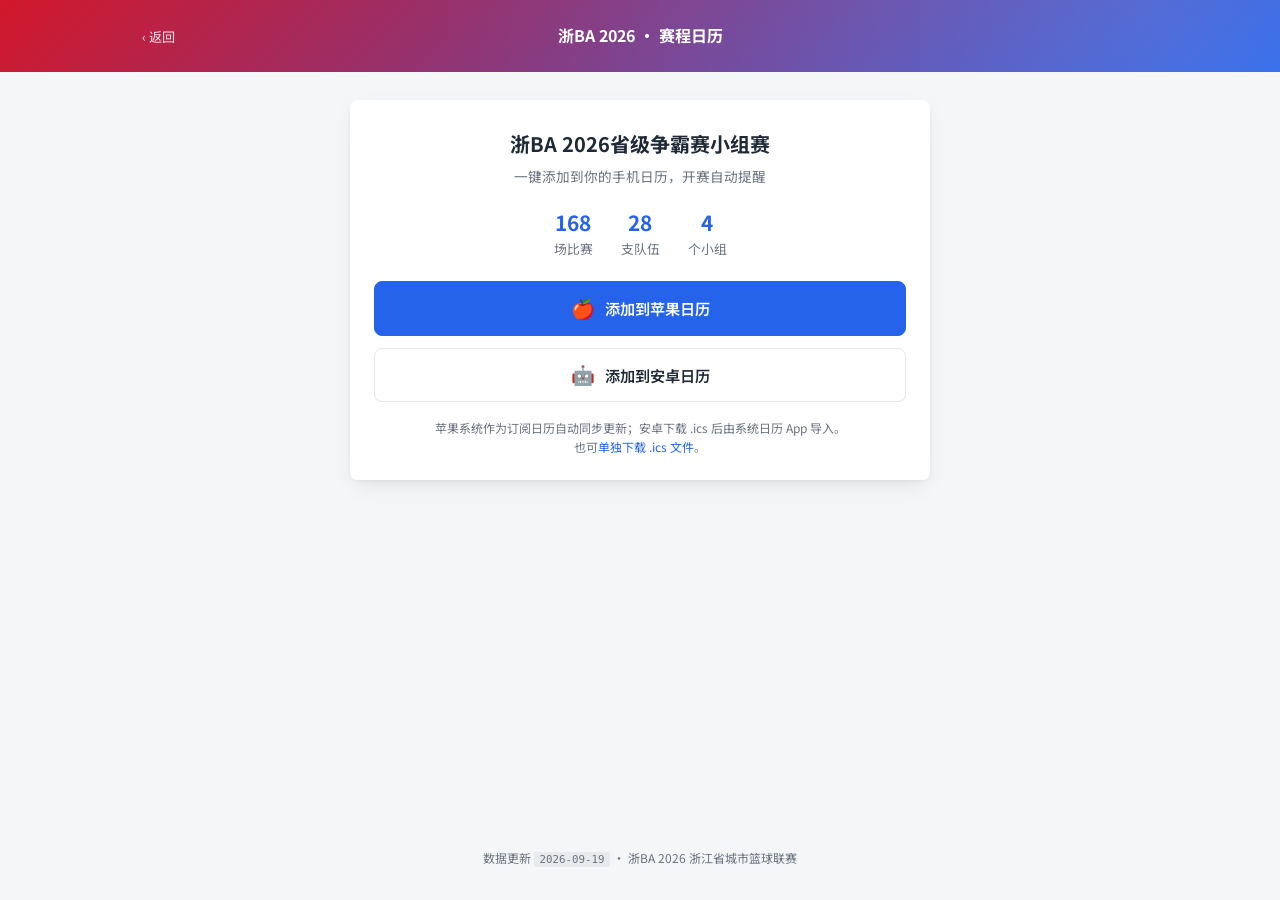
==== commit 2979b301: "add" ====
--- a/calendar.html
+++ b/calendar.html
@@ -51,11 +51,25 @@
     </div>
   </div>
 
-  <p class="footer">数据更新 <code>2026-09-12</code> · 浙BA 2026 浙江省城市篮球联赛</p>
+  <p class="footer">数据更新 <code id="data-date">2026-09-12</code> · 浙BA 2026 浙江省城市篮球联赛</p>
 
   <div class="toast" id="toast">已开始下载 .ics 文件</div>
 
   <script src="data/data.js"></script>
+  <script>
+    // 页角「数据更新」日期取 data.js 中最新一个有比分的比赛日期
+    (function () {
+      var el = document.getElementById('data-date');
+      if (!el || typeof scheduleData === 'undefined') return;
+      var latest = '';
+      scheduleData.forEach(function (m) {
+        if (m['主队得分'] == null || m['客队得分'] == null) return;
+        var d = String(m['日期'] || '').slice(0, 10);
+        if (d > latest) latest = d;
+      });
+      if (latest) el.textContent = latest;
+    })();
+  </script>
   <script>
     (function () {
       // 顶部统计数字改为数据驱动（数据来自 data/data.js；加载失败则保留默认值）
--- a/styles.css
+++ b/styles.css
@@ -33,7 +33,7 @@
   --radius-pill: 999px;
   --shadow: 0 1px 3px rgba(0,0,0,0.06), 0 8px 24px -6px rgba(0,0,0,0.10);
   /* 派生表面 / 状态色：收敛原硬编码颜色，便于深色模式统一覆盖 */
-  --header-grad: linear-gradient(135deg, #1e3a8a 0%, #2563eb 100%);
+  --header-grad: linear-gradient(135deg, #D2172A 0%, #2563eb 100%);
   --code-bg: rgba(0,0,0,0.05);
   --row-alt: rgba(0,0,0,0.02);
   --row-hover: rgba(37,99,235,0.10);
@@ -56,7 +56,7 @@
     --on-accent: #0b1220;
     --border: #243044;
     --shadow: 0 1px 3px rgba(0,0,0,0.40), 0 8px 24px -6px rgba(0,0,0,0.55);
-    --header-grad: linear-gradient(135deg, #1e3a8a 0%, #0f172a 100%);
+    --header-grad: linear-gradient(135deg, #1e3a8a 0%, #D2172A 100%);
     --code-bg: rgba(255,255,255,0.08);
     --row-alt: rgba(255,255,255,0.035);
     --row-hover: rgba(96,165,250,0.18);
@@ -275,7 +275,7 @@
 .page-teams .team.alt { background: var(--row-alt); }
 .page-teams .team.qualify { background: var(--qualify-bg); }
 .page-teams a.row { text-decoration: none; color: inherit; }
-.page-teams a.row.team { cursor: pointer; transition: background .15s ease; margin: 1px 0; }
+.page-teams a.row.team { cursor: pointer; transition: background .15s ease; margin: 2px 0; }
 .page-teams a.row.team:hover { background: var(--row-hover); }
 .page-teams .rank {
   flex: 0 0 20px;
@@ -287,7 +287,7 @@
 }
 .page-teams .rank.top { color: var(--on-accent); background: var(--accent); border-radius: var(--radius-md); }
 .page-teams .row.head .rank { color: var(--muted); background: none; }
-.page-teams .logo { flex: 0 0 26px; width: 26px; height: 26px; object-fit: contain; border-radius: var(--radius-logo); }
+.page-teams .logo { flex: 0 0 24px; width: 24px; height: 24px; border-radius: var(--radius-logo); }
 .page-teams .name {
   flex: 1 1 auto;
   min-width: 0;
@@ -353,7 +353,6 @@
 .page-schedule .hlogo {
   flex: 0 0 auto;
   width: 26px; height: 26px;
-  object-fit: contain;
   border-radius: var(--radius-sm);
   background: rgba(255,255,255,0.12);
   padding: 2px;
@@ -396,7 +395,7 @@
 .matches .side { flex: 1 1 0; min-width: 0; display: flex; align-items: center; gap: 8px; }
 .matches .side.home { justify-content: flex-start; }
 .matches .side.away { justify-content: flex-end; }
-.matches .mlogo { flex: 0 0 24px; width: 24px; height: 24px; object-fit: contain; border-radius: var(--radius-logo); }
+.matches .mlogo { flex: 0 0 24px; width: 24px; height: 24px; border-radius: var(--radius-logo); }
 .matches .mname {
   min-width: 0;
   font-size: 0.92rem;
@@ -708,7 +707,7 @@
   font-variant-numeric: tabular-nums;
   box-shadow: 0 0 0 2px rgba(255,255,255,0.28), 0 1px 3px rgba(0,0,0,0.3);
 }
-.page-newteams .zb-logo { width: 28px; height: 28px; object-fit: contain; border-radius: 50%; background: rgba(255,255,255,0.16); }
+.page-newteams .zb-logo { width: 28px; height: 28px; border-radius: 50%; background: rgba(255,255,255,0.16); }
 .page-newteams .zb-name {
   min-width: 0;
   font-size: 0.95rem;
@@ -859,7 +858,7 @@
 .page-finals .final .qmatch.done { border-color: var(--accent); }
 .page-finals .trow { display: flex; align-items: center; gap: 4px; min-width: 0; }
 .page-finals .trow .tname { min-width: 0; overflow: hidden; text-overflow: ellipsis; white-space: nowrap; font-weight: 500; }
-.page-finals .tlogo { flex: 0 0 16px; width: 16px; height: 16px; object-fit: contain; border-radius: var(--radius-logo); }
+.page-finals .tlogo { flex: 0 0 16px; width: 16px; height: 16px; border-radius: var(--radius-logo); }
 .page-finals .qmatch.done .trow:not(.win) { opacity: 0.5; }
 .page-finals .trow.win .tname { font-weight: 700; color: var(--accent); }
 .page-finals .trow.win .wmark { font-style: normal; font-weight: 700; color: var(--accent); }
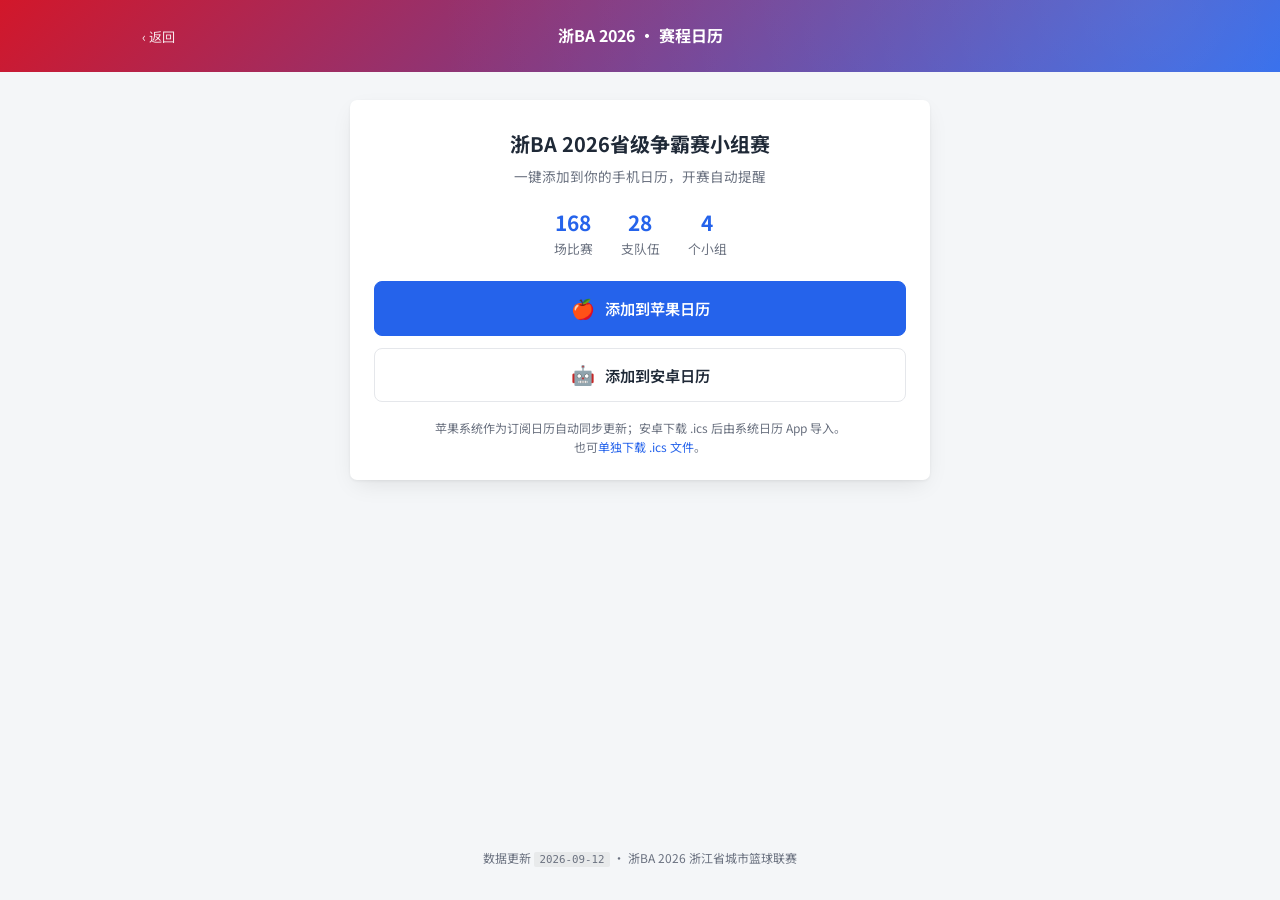
==== commit 7c7b3e22: "add" ====
--- a/calendar.html
+++ b/calendar.html
@@ -51,25 +51,11 @@
     </div>
   </div>
 
-  <p class="footer">数据更新 <code id="data-date">2026-09-12</code> · 浙BA 2026 浙江省城市篮球联赛</p>
+  <p class="footer">数据更新 <code>2026-09-12</code> · 浙BA 2026 浙江省城市篮球联赛</p>
 
   <div class="toast" id="toast">已开始下载 .ics 文件</div>
 
   <script src="data/data.js"></script>
-  <script>
-    // 页角「数据更新」日期取 data.js 中最新一个有比分的比赛日期
-    (function () {
-      var el = document.getElementById('data-date');
-      if (!el || typeof scheduleData === 'undefined') return;
-      var latest = '';
-      scheduleData.forEach(function (m) {
-        if (m['主队得分'] == null || m['客队得分'] == null) return;
-        var d = String(m['日期'] || '').slice(0, 10);
-        if (d > latest) latest = d;
-      });
-      if (latest) el.textContent = latest;
-    })();
-  </script>
   <script>
     (function () {
       // 顶部统计数字改为数据驱动（数据来自 data/data.js；加载失败则保留默认值）
--- a/styles.css
+++ b/styles.css
@@ -462,6 +462,22 @@
 }
 .page-index .sec-title .date { font-size: 0.75rem; font-weight: 500; color: var(--muted); white-space: nowrap; }
 
+/* 可折叠标题：点击标题收起 / 展开该卡片的赛程列表 */
+.page-index .sec-title { cursor: pointer; -webkit-user-select: none; user-select: none; }
+.page-index .sec-title > span:first-child { flex: 1 1 auto; }
+.page-index .sec-title:hover { background: var(--row-alt); }
+.page-index .sec-title .caret {
+  flex: 0 0 auto;
+  width: 8px; height: 8px;
+  align-self: center;
+  border-right: 2px solid var(--muted);
+  border-bottom: 2px solid var(--muted);
+  transform: rotate(45deg);            /* 展开：箭头朝下 */
+  transition: transform .15s ease;
+}
+.page-index .day-card.collapsed .sec-title .caret { transform: rotate(-45deg); } /* 收起：箭头朝右 */
+.page-index .day-card.collapsed .matches { display: none; }
+
 /* 当日赛程卡片（今天 / 明天共用） */
 .page-index .day-card { overflow: hidden; margin-bottom: 14px; }
 .page-index .day-card .msg { padding: 30px 14px; font-size: 0.85rem; line-height: 1.9; }
